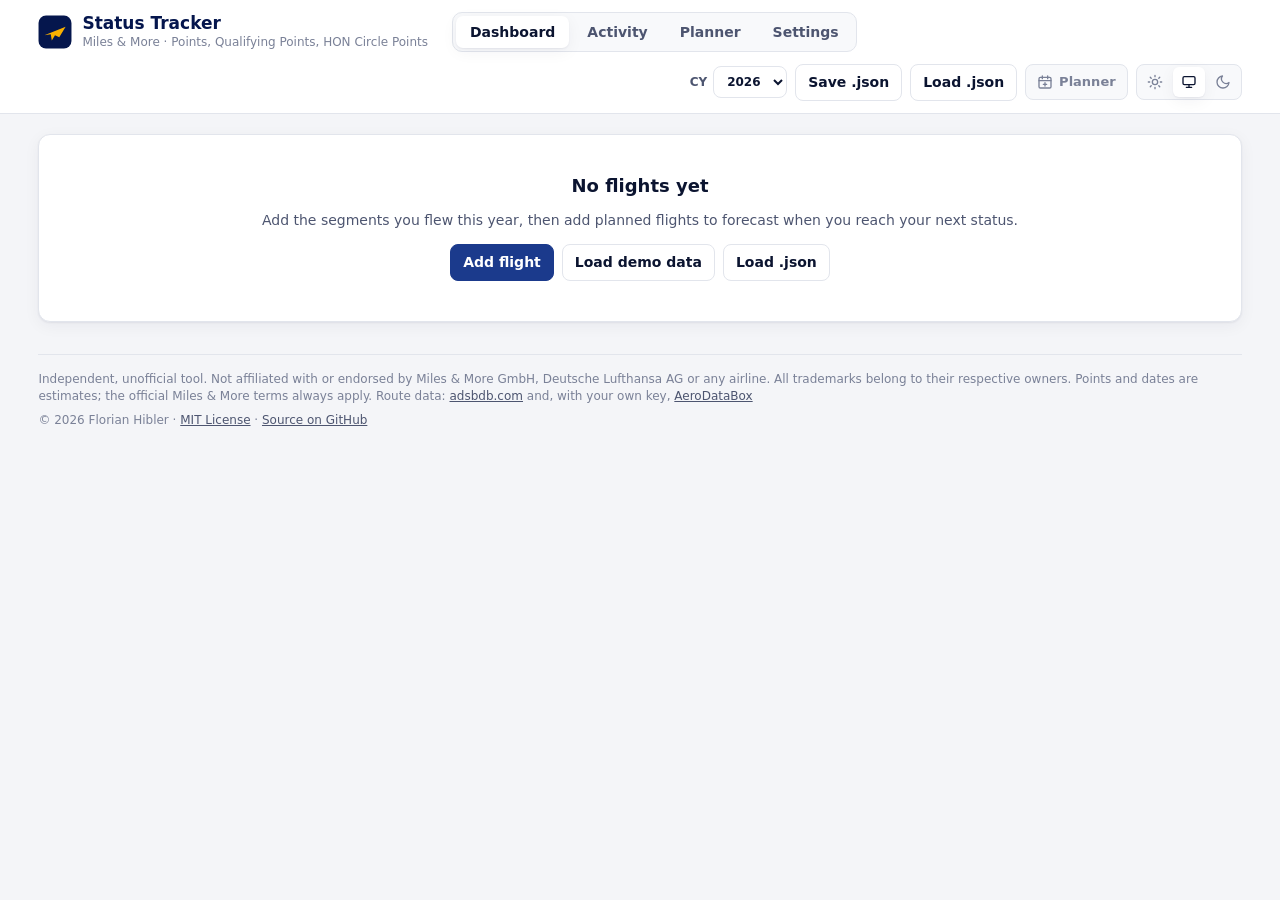
==== index.html @ 17e763ea "Add a Content-Security-Policy and a no-referrer policy - The page runs only its own scripts and styl" ====
<!doctype html>
<html lang="en">
<head>
  <meta charset="utf-8">
  <!-- Only the app's own scripts and styles run, and data goes only to the route APIs (MM.api; a test keeps the hosts
       in step). No inline scripts, style attributes or event handlers: markup built in js/ uses classes. -->
  <meta http-equiv="Content-Security-Policy" content="default-src 'none'; script-src 'self'; style-src 'self'; img-src 'self' data:;
    connect-src https://api.adsbdb.com https://api.aerodatabox.com https://prod.api.market https://aerodatabox.p.rapidapi.com;
    base-uri 'none'; form-action 'none'">
  <meta name="referrer" content="no-referrer">
  <meta name="viewport" content="width=device-width, initial-scale=1, viewport-fit=cover">
  <title>Miles &amp; More Status Tracker</title>
  <meta name="description" content="Track and plan your Miles & More status: Points, Qualifying Points and HON Circle Points per calendar year.">
  <link rel="icon" href="data:image/svg+xml,%3Csvg xmlns='http://www.w3.org/2000/svg' viewBox='0 0 32 32'%3E%3Crect width='32' height='32' rx='7' fill='%2305164d'/%3E%3Cpath d='M6 19l20-8-6 10-4-2-3 5-1-6z' fill='%23f9b000'/%3E%3C/svg%3E">
  <link rel="stylesheet" href="css/app.css">
  <script src="js/theme.js"></script>
</head>
<body>
  <header class="topbar">
    <div class="brand">
      <svg viewBox="0 0 32 32" aria-hidden="true"><rect class="logo-tile" x=".5" y=".5" width="31" height="31" rx="7"/><path class="logo-mark" d="M6 19l20-8-6 10-4-2-3 5-1-6z"/></svg>
      <div>
        <h1>Status Tracker</h1>
        <p>Miles &amp; More · Points, Qualifying Points, HON Circle Points</p>
      </div>
    </div>
    <nav class="tabs" role="tablist">
      <button role="tab" data-view="dashboard" aria-selected="true">Dashboard</button>
      <button role="tab" data-view="flights">Activity</button>
      <button role="tab" data-view="planner">Planner</button>
      <button role="tab" data-view="settings">Settings</button>
    </nav>
    <div class="toolbar">
      <label class="year-pick">CY <select id="yearSelect" aria-label="Calendar year"></select></label>
      <button class="btn" id="btnSave" title="Download all data as .json">Save .json</button>
      <label class="btn" title="Load a previously saved .json">Load .json<input type="file" id="fileLoad" accept=".json,application/json" hidden></label>
      <div class="theme-switch" id="planSwitch" hidden>
        <button type="button" id="btnWithPlanner" class="with-label" aria-pressed="false" title="Include the Planner's extra segments and CO₂ what-ifs in the dashboard">
          <svg viewBox="0 0 24 24" fill="none" stroke="currentColor" stroke-width="2" stroke-linecap="round" stroke-linejoin="round"><rect x="3" y="5" width="18" height="16" rx="2"/><path d="M3 10h18M8 3v4M16 3v4M12 13v5M9.5 15.5h5"/></svg>
          Planner
        </button>
      </div>
      <div class="theme-switch" role="group" aria-label="Color theme">
        <button type="button" data-theme-pref="light" title="Light mode" aria-label="Light mode">
          <svg viewBox="0 0 24 24" fill="none" stroke="currentColor" stroke-width="2" stroke-linecap="round"><circle cx="12" cy="12" r="4"/><path d="M12 2v2M12 20v2M4.9 4.9l1.4 1.4M17.7 17.7l1.4 1.4M2 12h2M20 12h2M4.9 19.1l1.4-1.4M17.7 6.3l1.4-1.4"/></svg>
        </button>
        <button type="button" data-theme-pref="system" title="Follow system setting" aria-label="System theme">
          <svg viewBox="0 0 24 24" fill="none" stroke="currentColor" stroke-width="2" stroke-linecap="round" stroke-linejoin="round"><rect x="3" y="4" width="18" height="12" rx="2"/><path d="M8 20h8M12 16v4"/></svg>
        </button>
        <button type="button" data-theme-pref="dark" title="Dark mode" aria-label="Dark mode">
          <svg viewBox="0 0 24 24" fill="none" stroke="currentColor" stroke-width="2" stroke-linecap="round" stroke-linejoin="round"><path d="M21 12.8A9 9 0 1 1 11.2 3a7 7 0 0 0 9.8 9.8z"/></svg>
        </button>
      </div>
    </div>
  </header>

  <main>
    <section id="view-dashboard" class="view"></section>
    <section id="view-flights" class="view" hidden></section>
    <section id="view-planner" class="view" hidden></section>
    <section id="view-settings" class="view" hidden></section>
  </main>

  <footer class="site-foot">
    <p>Independent, unofficial tool. Not affiliated with or endorsed by Miles &amp; More GmbH, Deutsche Lufthansa AG or any airline.
      All trademarks belong to their respective owners. Points and dates are estimates; the official Miles &amp; More terms always apply.
      Route data: <a href="https://www.adsbdb.com" target="_blank" rel="noopener">adsbdb.com</a> and, with your own key,
      <a href="https://aerodatabox.com/" target="_blank" rel="noopener">AeroDataBox</a></p>
    <p class="copy">© 2026 Florian Hibler · <a href="https://github.com/fhibler/mm-status-tracker/blob/main/LICENSE" target="_blank" rel="noopener">MIT License</a> ·
      <a href="https://github.com/fhibler/mm-status-tracker" target="_blank" rel="noopener">Source on GitHub</a></p>
  </footer>

  <dialog id="flightDialog">
    <form id="flightForm" method="dialog" novalidate>
      <header class="dlg-head">
        <h2 id="dlgTitle">Add flight</h2>
        <button type="button" class="icon-btn" data-close aria-label="Close">✕</button>
      </header>
      <div class="dlg-body">
        <div class="seg" role="radiogroup" aria-label="Type of segment">
          <label><input type="radio" name="transport" value="flight" checked><span>
            <svg viewBox="0 0 24 24" fill="none" stroke="currentColor" stroke-width="2" stroke-linecap="round" stroke-linejoin="round" aria-hidden="true"><path d="M17.8 19.2 16 11l3.5-3.5C21 6 21.5 4 21 3c-1-.5-3 0-4.5 1.5L13 8 4.8 6.2c-.5-.1-.9.1-1.1.5l-.3.5c-.2.5-.1 1 .3 1.3L9 12l-2 3H4l-1 1 3 2 2 3 1-1v-3l3-2 3.5 5.3c.3.4.8.5 1.3.3l.5-.2c.4-.3.6-.7.5-1.2z"/></svg>
            Flight</span></label>
          <label><input type="radio" name="transport" value="rail"><span>
            <svg viewBox="0 0 24 24" fill="none" stroke="currentColor" stroke-width="2" stroke-linecap="round" stroke-linejoin="round" aria-hidden="true"><rect x="5" y="3" width="14" height="14" rx="3"/><path d="M5 10h14M8 21l2-4M16 21l-2-4M9 13.5h.01M15 13.5h.01"/></svg>
            Train</span></label>
          <label><input type="radio" name="transport" value="bus"><span>
            <svg viewBox="0 0 24 24" fill="none" stroke="currentColor" stroke-width="2" stroke-linecap="round" stroke-linejoin="round" aria-hidden="true"><rect x="4" y="3" width="16" height="15" rx="2"/><path d="M4 11h16M8 18v3M16 18v3M8 15h.01M16 15h.01"/></svg>
            Bus</span></label>
        </div>
        <p class="hint" id="transportHint"></p>

        <div class="grid">
          <label><span class="label-row"><span><span data-noun>Flight</span> date</span> <span class="pill" id="dateStatus"></span></span>
            <span class="date-field">
              <input name="date" placeholder="YYYY/MM/DD" inputmode="numeric" maxlength="10" autocomplete="off" required>
              <button type="button" class="date-btn" id="btnDatePick" aria-label="Open calendar" title="Open calendar">
                <svg viewBox="0 0 24 24" fill="none" stroke="currentColor" stroke-width="2" stroke-linecap="round" stroke-linejoin="round"><rect x="3" y="5" width="18" height="16" rx="2"/><path d="M3 10h18M8 3v4M16 3v4"/></svg>
              </button>
              <input type="date" id="datePicker" class="date-native" tabindex="-1" aria-hidden="true">
            </span>
          </label>
          <label><span><span data-noun>Flight</span> number</span><input name="flightNo" placeholder="LH400" autocomplete="off" required></label>
          <label>Booking code<input name="bookingCode" placeholder="ABC123" maxlength="8" autocomplete="off"></label>
          <label>Airline<input name="airlineName" readonly tabindex="-1" placeholder="from the number"></label>
          <label data-for="flight">Operated by <small class="muted">(codeshare only)</small><input name="operatingFlightNo" placeholder="e.g. UA679" autocomplete="off"></label>
        </div>

        <fieldset class="route-box">
          <legend>Route</legend>
          <div class="route-line">
            <label>From<input name="origin" maxlength="3" placeholder="FRA" autocomplete="off"></label>
            <span class="arrow">→</span>
            <label>To<input name="destination" maxlength="3" placeholder="JFK" autocomplete="off"></label>
            <button type="button" class="btn" id="btnLookup" data-for="flight">Look up route</button>
          </div>
          <p class="hint" id="routeInfo"></p>
        </fieldset>

        <div class="grid" data-for="flight rail">
          <label><span data-class-label>Booked class</span><select name="bookedClass"></select></label>
          <label data-for="flight">Upgrade class<select name="upgradeClass"></select></label>
          <label data-for="flight">Upgrade type<select name="upgradeType"></select></label>
        </div>

        <fieldset data-for="flight rail">
          <legend>Earning basis <small class="muted">– leave on Auto unless your statement differs</small></legend>
          <div class="grid">
            <label data-for="flight">Cabin
              <select name="earnClassOverride"></select>
            </label>
            <label data-for="flight">Haul
              <select name="haulOverride">
                <option value="auto">Auto (from airports)</option>
                <option value="continental">Continental (short-haul)</option>
                <option value="intercontinental">Intercontinental (long-haul)</option>
              </select>
            </label>
            <label>Earning
              <select name="earningGroup">
                <option value="auto">Auto (operating airline)</option>
                <option value="LHG">Lufthansa Group – P, QP, HON</option>
                <option value="STAR">Star Alliance – Points only</option>
                <option value="NONE">No status credit (e.g. award ticket, special fare)</option>
              </select>
            </label>
          </div>
        </fieldset>

        <div class="grid">
          <label><span id="fareLabel">Fare</span><input name="fare" inputmode="decimal" autocomplete="off">
            <small class="field-hint" id="fareHint"></small></label>
          <label data-for="flight">Upgrade cost<input name="upgradeCost" inputmode="decimal" autocomplete="off">
            <small class="field-hint">per segment</small></label>
        </div>
        <div class="grid" data-for="flight">
          <label>CO₂ compensation
            <select name="co2Level"></select>
          </label>
          <label data-co2-only>CO₂ compensation cost<input name="co2Cost" inputmode="decimal" autocomplete="off">
            <small class="field-hint" id="co2Hint"></small></label>
        </div>
        <div class="grid">
          <label>Notes<input name="notes" autocomplete="off"></label>
          <label class="check" data-plan-only><input type="checkbox" name="includeInPlan"> Include in forecast</label>
        </div>

        <div class="earn-preview" id="earnPreview" aria-live="polite"></div>
      </div>
      <footer class="dlg-foot">
        <button type="button" class="btn danger" id="btnDelete">Delete</button>
        <span class="spacer"></span>
        <button type="button" class="btn" data-close>Cancel</button>
        <button type="submit" class="btn primary" id="btnSaveFlight">Save flight</button>
      </footer>
    </form>
  </dialog>

  <dialog id="adjDialog">
    <form id="adjForm" method="dialog" novalidate>
      <header class="dlg-head">
        <h2 id="adjTitle">Add point correction</h2>
        <button type="button" class="icon-btn" data-close aria-label="Close">✕</button>
      </header>
      <div class="dlg-body">
        <p class="hint m0">Enter the difference shown on your Miles &amp; More account statement – e.g. a retro credit, a
          missing segment or a deduction. Use negative values to reduce.<br>
          <b>Retro credits count in the year of the flight</b>, so use the flight date, not the date it was credited.</p>
        <div class="grid">
          <label>Date
            <span class="date-field">
              <input name="date" placeholder="YYYY/MM/DD" inputmode="numeric" maxlength="10" autocomplete="off" required>
              <button type="button" class="date-btn" id="btnAdjDatePick" aria-label="Open calendar" title="Open calendar">
                <svg viewBox="0 0 24 24" fill="none" stroke="currentColor" stroke-width="2" stroke-linecap="round" stroke-linejoin="round"><rect x="3" y="5" width="18" height="16" rx="2"/><path d="M3 10h18M8 3v4M16 3v4"/></svg>
              </button>
              <input type="date" id="adjDatePicker" class="date-native" tabindex="-1" aria-hidden="true">
            </span>
          </label>
          <label>Points<input type="number" name="p" step="1" inputmode="numeric" placeholder="0"></label>
          <label>Qualifying Points<input type="number" name="qp" step="1" inputmode="numeric" placeholder="0"></label>
          <label>HON Circle Points<input type="number" name="hon" step="1" inputmode="numeric" placeholder="0"></label>
        </div>
        <label>Remark<input name="remark" placeholder="e.g. Statement 03/2026: retro credit LX325" autocomplete="off" required></label>
      </div>
      <footer class="dlg-foot">
        <button type="button" class="btn danger" id="btnAdjDelete">Delete</button>
        <span class="spacer"></span>
        <button type="button" class="btn" data-close>Cancel</button>
        <button type="submit" class="btn primary">Save correction</button>
      </footer>
    </form>
  </dialog>

  <dialog id="stayDialog">
    <form id="stayForm" method="dialog" novalidate>
      <header class="dlg-head">
        <h2 id="stayTitle">Add Marriott Bonvoy stay</h2>
        <button type="button" class="icon-btn" data-close aria-label="Close">✕</button>
      </header>
      <div class="dlg-body">
        <p class="hint m0" id="stayHint"></p>
        <div class="grid">
          <label>Check-out date
            <span class="date-field">
              <input name="date" placeholder="YYYY/MM/DD" inputmode="numeric" maxlength="10" autocomplete="off" required>
              <button type="button" class="date-btn" id="btnStayDatePick" aria-label="Open calendar" title="Open calendar">
                <svg viewBox="0 0 24 24" fill="none" stroke="currentColor" stroke-width="2" stroke-linecap="round" stroke-linejoin="round"><rect x="3" y="5" width="18" height="16" rx="2"/><path d="M3 10h18M8 3v4M16 3v4"/></svg>
              </button>
              <input type="date" id="stayDatePicker" class="date-native" tabindex="-1" aria-hidden="true">
            </span>
          </label>
          <label>Hotel<input name="hotel" placeholder="e.g. Sheraton Munich" autocomplete="off"></label>
          <label>Nights<input type="number" name="nights" min="1" step="1" inputmode="numeric"></label>
        </div>
        <label>Remark<input name="remark" placeholder="optional" autocomplete="off"></label>
      </div>
      <footer class="dlg-foot">
        <button type="button" class="btn danger" id="btnStayDelete">Delete</button>
        <span class="spacer"></span>
        <button type="button" class="btn" data-close>Cancel</button>
        <button type="submit" class="btn primary">Save stay</button>
      </footer>
    </form>
  </dialog>

  <dialog id="askDialog">
    <form method="dialog">
      <header class="dlg-head">
        <h2 id="askTitle"></h2>
        <button type="button" class="icon-btn" data-close aria-label="Close">✕</button>
      </header>
      <div class="dlg-body"><p id="askText"></p></div>
      <footer class="dlg-foot">
        <span class="spacer"></span>
        <button type="button" class="btn" data-close>Cancel</button>
        <button type="submit" class="btn primary" value="ok" id="askOk">Continue</button>
      </footer>
    </form>
  </dialog>

  <div class="tooltip" id="tooltip" role="status" hidden></div>
  <div class="toast" id="toast" role="status" hidden></div>

  <script src="js/data.js"></script>
  <script src="js/airports.js"></script>
  <script src="js/engine.js"></script>
  <script src="js/api.js"></script>
  <script src="js/store.js"></script>
  <script src="js/charts.js"></script>
  <script src="js/app.js"></script>
</body>
</html>
---- css/app.css ----
:root {
  color-scheme: light;
  --bg: #f4f5f8;
  --surface: #ffffff;
  --surface-2: #f8f9fb;
  --border: #e2e5ec;
  --ink: #0b1430;
  --ink-2: #4d5570;
  --ink-3: #7a8197;
  --brand: #05164d;
  --accent: #f9b000;
  --primary: #1b3a8c;
  --danger: #c0392b;
  --grid: #e8eaf0;
  --s-p: #2a78d6;      /* Points */
  --s-qp: #eb6834;     /* Qualifying Points */
  --s-hon: #1baf7a;    /* HON Circle Points */
  --c-flight: #2a78d6;
  --c-upgrade: #6250d6;
  --c-co2: #1baf7a;
  --st-FTL: #8a93a6;
  --st-SEN: #c99a00;
  --st-HON: #111827;
  --planned-bg: #fff8e6;
  --on-primary: #ffffff;
  --cls-Y: #536d4c;   /* Economy – muted green (Lufthansa app) */
  --cls-W: #2f5a3c;   /* Premium Economy – dark green (Lufthansa app, estimated) */
  --cls-C: #4b606b;   /* Business – slate blue-grey (Lufthansa app) */
  --cls-F: #9a4f4d;   /* First – muted red (Lufthansa app) */
  --logo-bg: #05164d;
  --logo-ring: transparent;
  --logo-fg: #f9b000;
  --radius: 12px;
  --shadow: 0 1px 2px rgba(10, 20, 50, .06), 0 4px 16px rgba(10, 20, 50, .05);
}
/* Dark palette. data-theme is always resolved to "light" or "dark" by the inline script in index.html (System follows the OS). */
:root[data-theme="dark"] {
  color-scheme: dark;
  --bg: #0e1220;
  --surface: #161b2c;
  --surface-2: #1c2236;
  --border: #2a3149;
  --ink: #eef0f6;
  --ink-2: #b8bdcf;
  --ink-3: #8a90a6;
  --brand: #eef0f6;
  --primary: #7aa2ff;
  --danger: #ff7b6b;
  --grid: #252c42;
  --s-p: #3987e5;
  --s-qp: #d95926;
  --s-hon: #199e70;
  --c-flight: #3987e5;
  --c-upgrade: #9085e9;
  --c-co2: #199e70;
  --st-FTL: #a7afc2;
  --st-SEN: #e0b52a;
  --st-HON: #f4f4f4;
  --planned-bg: #2a2614;
  --on-primary: #0e1220;
  --logo-bg: #1b3a8c;
  --logo-ring: rgba(255, 255, 255, .18);
  --logo-fg: #f9b000;
  --shadow: none;
}

* { box-sizing: border-box; }
html, body { margin: 0; }
body {
  font: 14px/1.45 system-ui, -apple-system, "Segoe UI", Roboto, sans-serif;
  background: var(--bg);
  color: var(--ink);
  padding: env(safe-area-inset-top, 0) 0 env(safe-area-inset-bottom, 0);
}
[hidden] { display: none !important; }
h1, h2, h3 { margin: 0; line-height: 1.2; }
.num { font-variant-numeric: tabular-nums; text-align: right; white-space: nowrap; }

/* ---------- top bar ---------- */
.topbar {
  position: sticky; top: 0; z-index: 20;
  display: flex; flex-wrap: wrap; align-items: center; gap: 12px 24px;
  padding: 12px max(16px, 3vw);
  background: var(--surface); border-bottom: 1px solid var(--border);
}
.brand { display: flex; align-items: center; gap: 10px; color: var(--brand); }
.brand svg { width: 34px; height: 34px; flex: none; }
.brand .logo-tile { fill: var(--logo-bg); stroke: var(--logo-ring); stroke-width: 1; }
.brand .logo-mark { fill: var(--logo-fg); }
.brand h1 { font-size: 17px; }
.brand p { margin: 0; font-size: 12px; color: var(--ink-3); }
.tabs { display: flex; gap: 4px; background: var(--surface-2); border: 1px solid var(--border); border-radius: 10px; padding: 3px; }
.tabs button {
  border: 0; background: none; color: var(--ink-2); font: inherit; font-weight: 600;
  padding: 6px 14px; border-radius: 7px; cursor: pointer;
}
.tabs button[aria-selected="true"] { background: var(--surface); color: var(--ink); box-shadow: var(--shadow); }
.toolbar { margin-left: auto; display: flex; flex-wrap: wrap; align-items: center; gap: 8px; }
.year-pick { display: inline-flex; align-items: center; gap: 6px; font-weight: 600; color: var(--ink-2); }

/* ---------- controls ---------- */
.btn {
  display: inline-flex; align-items: center; gap: 6px;
  font: inherit; font-weight: 600; color: var(--ink);
  background: var(--surface); border: 1px solid var(--border); border-radius: 8px;
  padding: 7px 12px; cursor: pointer; white-space: nowrap;
}
.btn:hover { border-color: var(--ink-3); }
.btn.primary { background: var(--primary); border-color: var(--primary); color: var(--on-primary); }
.btn.small { padding: 4px 9px; font-size: 13px; }
.icon-btn { border: 0; background: none; color: var(--ink-3); font-size: 18px; cursor: pointer; padding: 4px 8px; border-radius: 6px; }
.icon-btn:hover { background: var(--surface-2); color: var(--ink); }
.icon-btn[data-armed="1"] { font-size: 13px; font-weight: 600; color: var(--danger); white-space: nowrap; }
input, select {
  font: inherit; color: var(--ink); background: var(--surface);
  border: 1px solid var(--border); border-radius: 8px; padding: 7px 9px; min-width: 0;
}
input:focus, select:focus, .btn:focus-visible, .tabs button:focus-visible { outline: 2px solid var(--primary); outline-offset: 1px; }
input[readonly] { background: var(--surface-2); color: var(--ink-2); }
label { display: flex; flex-direction: column; gap: 4px; font-size: 12px; font-weight: 600; color: var(--ink-2); }
label.check { flex-direction: row; align-items: center; gap: 8px; font-size: 13px; color: var(--ink); align-self: end; padding-bottom: 8px; }
.hint { font-size: 12px; color: var(--ink-3); margin: 6px 0 0; }

/* ---------- layout ---------- */
main { padding: 20px max(16px, 3vw) 32px; max-width: 1500px; margin: 0 auto; }
.view > * + * { margin-top: 18px; }
.card { background: var(--surface); border: 1px solid var(--border); border-radius: var(--radius); box-shadow: var(--shadow); padding: 16px 18px; }
.card.warn-card { border-color: var(--danger); }
.card h2 { font-size: 15px; }
.card-head { display: flex; flex-wrap: wrap; align-items: baseline; gap: 6px 14px; margin-bottom: 10px; }
.card-head .sub { color: var(--ink-3); font-size: 12px; }
.card-head .right { margin-left: auto; display: flex; gap: 8px; align-items: center; flex-wrap: wrap; }
.cols { display: grid; gap: 18px; grid-template-columns: repeat(auto-fit, minmax(min(100%, 420px), 1fr)); }
.cols-3 { display: grid; gap: 18px; grid-template-columns: repeat(auto-fit, minmax(min(100%, 300px), 1fr)); }
.empty { text-align: center; padding: 40px 16px; color: var(--ink-2); }
.empty h2 { font-size: 18px; color: var(--ink); margin-bottom: 6px; }
.empty .btns { display: flex; gap: 8px; justify-content: center; margin-top: 14px; flex-wrap: wrap; }

/* ---------- KPI tiles ---------- */
.kpis { display: grid; gap: 14px; grid-template-columns: repeat(auto-fit, minmax(min(100%, 200px), 1fr)); }
.kpi { padding: 14px 16px; }
.kpi .label { font-size: 12px; font-weight: 600; color: var(--ink-3); text-transform: uppercase; letter-spacing: .04em; }
.kpi .value { font-size: 26px; font-weight: 700; margin-top: 4px; font-variant-numeric: tabular-nums; }
.kpi .meta { font-size: 12px; color: var(--ink-2); margin-top: 2px; }

.badge { white-space: nowrap;
  display: inline-flex; align-items: center; gap: 6px;
  font-size: 12px; font-weight: 700; padding: 2px 9px; border-radius: 999px;
  border: 1px solid var(--border); background: var(--surface-2); color: var(--ink);
}
.badge::before { content: ""; width: 8px; height: 8px; border-radius: 50%; background: var(--dot, var(--ink-3)); }
.badge.FTL { --dot: var(--st-FTL); }
.badge.SEN { --dot: var(--st-SEN); }
.badge.HON { --dot: var(--st-HON); }
.badge.NONE { --dot: transparent; }
.badge.NONE::before { border: 1px solid var(--ink-3); }
.pill { font-size: 11px; font-weight: 700; padding: 1px 7px; border-radius: 999px; background: var(--surface-2); border: 1px solid var(--border); color: var(--ink-2); white-space: nowrap; }
.pill.planned { background: var(--planned-bg); border-color: color-mix(in srgb, var(--accent) 50%, var(--border)); color: var(--ink); }
.pill.warn { color: var(--danger); }

/* ---------- status progress ---------- */
.progress-list { display: grid; gap: 16px; }
.prog-row { display: grid; gap: 6px; }
.prog-top { display: flex; flex-wrap: wrap; gap: 4px 12px; align-items: baseline; }
.prog-top .name { font-weight: 700; }
.prog-top .vals { color: var(--ink-2); font-size: 12px; margin-left: auto; font-variant-numeric: tabular-nums; }
.bar { position: relative; height: 12px; background: var(--grid); border-radius: 6px; overflow: hidden; }
.bar .fc, .bar .ac { position: absolute; inset: 0 auto 0 0; border-radius: 6px; }
.bar .fc { background: repeating-linear-gradient(135deg, var(--c) 0 4px, transparent 4px 8px); opacity: .55; }
.bar .ac { background: var(--c); }
.prog-sub { font-size: 12px; color: var(--ink-3); }

/* ---------- charts ---------- */
.chart { position: relative; width: 100%; }
.chart svg { display: block; width: 100%; height: auto; overflow: visible; }
.chart text { font: 11px system-ui, sans-serif; fill: var(--ink-3); }
.chart .lbl { fill: var(--ink-2); font-weight: 600; }
.chart .gridline { stroke: var(--grid); stroke-width: 1; }
.chart .axis { stroke: var(--border); }
.chart .thr { stroke: var(--ink-3); stroke-dasharray: 4 4; stroke-width: 1; }
.chart .today { stroke: var(--accent); stroke-width: 1.5; }
.chart .cross { stroke: var(--ink-3); stroke-width: 1; }
/* colour of a marker (legend, tooltip, Points tile, progress bar): --c, by class, since the Content-Security-Policy blocks style attributes */
.c-p { --c: var(--s-p); }
.c-qp { --c: var(--s-qp); }
.c-hon { --c: var(--s-hon); }
.c-today { --c: var(--accent); }
.c-flight { --c: var(--c-flight); }
.c-upgrade { --c: var(--c-upgrade); }
.c-co2 { --c: var(--c-co2); }
.legend { display: flex; flex-wrap: wrap; gap: 6px 16px; font-size: 12px; color: var(--ink-2); margin-top: 8px; }
.legend span { display: inline-flex; align-items: center; gap: 6px; }
.legend i { width: 14px; height: 3px; border-radius: 2px; background: var(--c); display: inline-block; }
.legend i.sq { width: 10px; height: 10px; border-radius: 3px; }
.legend i.dash { background: repeating-linear-gradient(90deg, var(--c) 0 4px, transparent 4px 7px); }
.tooltip {
  position: fixed; z-index: 50; pointer-events: none;
  background: var(--surface); color: var(--ink); border: 1px solid var(--border); border-radius: 8px;
  box-shadow: 0 6px 24px rgba(0,0,0,.15); padding: 8px 10px; font-size: 12px; max-width: 280px;
}
.tooltip b { display: block; margin-bottom: 4px; }
.tooltip .row { display: flex; gap: 12px; justify-content: space-between; }
.tooltip .row i { display: inline-block; width: 8px; height: 8px; border-radius: 2px; background: var(--c); margin-right: 6px; }

/* ---------- tables ---------- */
.table-wrap { overflow-x: auto; margin: 0 -18px; padding: 0 18px; }
table { width: 100%; border-collapse: collapse; font-size: 13px; }
th, td { white-space: nowrap; padding: 8px 7px; border-bottom: 1px solid var(--border); text-align: left; vertical-align: middle; }
th { font-size: 11px; text-transform: uppercase; letter-spacing: .04em; color: var(--ink-3); font-weight: 700; white-space: nowrap; position: sticky; top: 0; background: var(--surface); }
tbody tr:hover { background: var(--surface-2); }
tbody tr.planned { background: var(--planned-bg); }
tbody tr.excluded { opacity: .5; }
tbody tr { cursor: pointer; }
tbody tr.static { cursor: default; }   /* rows that open nothing */
tr.current { font-weight: 600; }
tfoot td { font-weight: 700; border-bottom: 0; border-top: 2px solid var(--border); }
td .route { font-weight: 700; letter-spacing: .02em; white-space: nowrap; }
td .muted, .muted { color: var(--ink-3); font-size: 12px; }
th.fold, td.fold { width: 22px; padding-left: 2px; padding-right: 0; }
.fold-btn { width: 22px; height: 22px; border: 0; border-radius: 5px; background: none; color: var(--ink-3); cursor: pointer; font-size: 12px; line-height: 1; transition: transform .15s; }
.fold-btn:hover { background: var(--surface-2); color: var(--ink); }
.fold-btn[aria-expanded="true"] { transform: rotate(90deg); }
tbody tr.detail-row { cursor: default; }
tbody tr.detail-row:hover { background: inherit; }
tbody tr.detail-row.planned:hover { background: var(--planned-bg); }
tr:has(+ tr.detail-row:not([hidden])) td { border-bottom-color: transparent; }
.detail { display: flex; align-items: flex-start; gap: 12px; }
.detail .times { flex: 1; }
.refresh-btn { flex: none; }
.refresh-btn:disabled { opacity: .5; cursor: not-allowed; }
.times { display: grid; gap: 3px; padding: 0 0 4px; white-space: normal; }
.times .k { display: inline-block; min-width: 72px; color: var(--ink-3); font-size: 11px; font-weight: 700; text-transform: uppercase; letter-spacing: .04em; }
.leg-choice { display: inline-flex; align-items: center; gap: 6px; font-weight: 600; margin-top: 4px; }
.leg-choice select { width: auto; padding: 3px 6px; font-size: 13px; }
.sep-row td { background: var(--surface-2); font-size: 11px; font-weight: 700; color: var(--ink-3); text-transform: uppercase; letter-spacing: .05em; padding: 6px 8px; cursor: default; }

/* ---------- dialog ---------- */
dialog {
  width: min(760px, calc(100vw - 24px)); max-height: calc(100vh - 24px);
  padding: 0; border: 1px solid var(--border); border-radius: 14px;
  background: var(--surface); color: var(--ink); box-shadow: 0 20px 60px rgba(0,0,0,.25);
}
dialog::backdrop { background: rgba(5, 12, 35, .45); }
dialog form { display: flex; flex-direction: column; max-height: calc(100vh - 26px); }
.dlg-head, .dlg-foot { display: flex; align-items: center; gap: 8px; padding: 14px 18px; }
.dlg-head { border-bottom: 1px solid var(--border); }
.dlg-head h2 { font-size: 16px; flex: 1; }
.dlg-foot { border-top: 1px solid var(--border); }
.dlg-foot .spacer { flex: 1; }
.dlg-body { padding: 16px 18px; overflow-y: auto; display: grid; gap: 14px; }
.grid { display: grid; gap: 12px; grid-template-columns: repeat(auto-fit, minmax(min(100%, 160px), 1fr)); }
fieldset { border: 1px solid var(--border); border-radius: 10px; padding: 10px 12px 12px; margin: 0; display: grid; gap: 10px; }
legend { font-size: 12px; font-weight: 700; color: var(--ink-2); padding: 0 4px; }
.route-line { display: flex; flex-wrap: wrap; align-items: end; gap: 10px; }
.route-line label { width: 90px; }
.route-line input { text-transform: uppercase; font-weight: 700; letter-spacing: .05em; }
.route-line .arrow { padding-bottom: 8px; color: var(--ink-3); }
.earn-preview { display: flex; flex-wrap: wrap; gap: 8px 18px; background: var(--surface-2); border: 1px solid var(--border); border-radius: 10px; padding: 10px 12px; font-size: 13px; }
.earn-preview b { font-variant-numeric: tabular-nums; }
.earn-preview b.big { font-size: 20px; }
.earn-preview .k { color: var(--ink-3); font-size: 12px; }

/* ---------- settings ---------- */
.settings-grid { display: grid; gap: 18px; grid-template-columns: repeat(auto-fit, minmax(min(100%, 380px), 1fr)); }
.settings-grid table input { width: 90px; text-align: right; }

.toast {
  position: fixed; bottom: calc(20px + env(safe-area-inset-bottom, 0px)); left: 50%; transform: translateX(-50%); z-index: 60;
  background: var(--ink); color: var(--surface); padding: 10px 16px; border-radius: 10px; font-weight: 600; box-shadow: 0 8px 30px rgba(0,0,0,.25);
  max-width: min(640px, calc(100vw - 32px));
}
.toast-close { margin-left: 12px; background: none; border: 0; color: inherit; font: inherit; cursor: pointer; opacity: .75; }
.toast-close:hover { opacity: 1; }

@media (max-width: 720px) {
  .toolbar { margin-left: 0; width: 100%; }
  .kpi .value { font-size: 22px; }
}
.year-pick, label.btn { flex-direction: row; }
label.btn { font-size: 14px; color: var(--ink); }

/* ---------- theme switch ---------- */
.theme-switch { display: inline-flex; gap: 2px; background: var(--surface-2); border: 1px solid var(--border); border-radius: 8px; padding: 2px; }
.theme-switch button {
  display: inline-flex; align-items: center; justify-content: center;
  width: 32px; height: 30px; border: 0; border-radius: 6px; background: none; color: var(--ink-3); cursor: pointer;
}
.theme-switch[hidden] { display: none; }
.theme-switch button.with-label { width: auto; gap: 6px; padding: 0 9px; font: inherit; font-size: 13px; font-weight: 600; }
.theme-switch button svg { width: 16px; height: 16px; }
.theme-switch button:hover { color: var(--ink); }
.theme-switch button[aria-pressed="true"] { background: var(--surface); color: var(--ink); box-shadow: var(--shadow); }
.theme-switch button.with-label[aria-pressed="true"] { background: var(--primary); color: var(--on-primary); }
.theme-switch button:focus-visible { outline: 2px solid var(--primary); outline-offset: 1px; }

/* ---------- footer ---------- */
.site-foot { max-width: 1500px; margin: 0 auto; padding: 0 max(16px, 3vw) 32px; }
.site-foot p { margin: 0; padding-top: 16px; border-top: 1px solid var(--border); font-size: 12px; color: var(--ink-3); }
.site-foot p.copy { padding-top: 6px; border-top: 0; }
.site-foot a { color: var(--ink-2); }

/* ---------- date field (YYYY/MM/DD text + native calendar) ---------- */
.label-row { display: flex; align-items: center; justify-content: space-between; gap: 8px; }
.date-field { position: relative; display: flex; }
.date-field input[name="date"] { flex: 1; padding-right: 40px; font-variant-numeric: tabular-nums; }
.date-btn {
  position: absolute; right: 4px; top: 50%; transform: translateY(-50%);
  display: inline-flex; align-items: center; justify-content: center;
  width: 30px; height: 28px; border: 0; border-radius: 6px; background: none; color: var(--ink-3); cursor: pointer;
}
.date-btn:hover { color: var(--ink); background: var(--surface-2); }
.date-btn:focus-visible { outline: 2px solid var(--primary); }
.date-btn svg { width: 16px; height: 16px; }
.date-native { position: absolute; right: 0; bottom: 0; width: 1px; height: 1px; opacity: 0; pointer-events: none; border: 0; padding: 0; }

/* ---------- Points / QP / HON tile: three columns that scale with the tile width ---------- */
.kpi { container-type: inline-size; }
.kpi-trio { display: grid; grid-template-columns: repeat(3, minmax(0, 1fr)); gap: 4px 10px; margin-top: 6px; }
.kpi-trio > div { display: flex; flex-direction: column; min-width: 0; }
.kpi-trio .k { display: inline-flex; align-items: center; gap: 5px; font-size: 11px; font-weight: 600; color: var(--ink-3); white-space: nowrap; }
.kpi-trio .k i { width: 8px; height: 8px; border-radius: 2px; background: var(--c); flex: none; }
.kpi-trio b { font-size: clamp(15px, 8.5cqi, 24px); font-weight: 700; line-height: 1.25; font-variant-numeric: tabular-nums; white-space: nowrap; }
.kpi .value.fit { white-space: nowrap; overflow: hidden; }
.kpi .meta .nw { white-space: nowrap; }
/* cost per Point / QP / HON, under the points in the Points card and the history table */
.cpu { font-size: 11px; font-weight: 400; color: var(--ink-3); font-variant-numeric: tabular-nums; white-space: nowrap; }
.kpi-trio .cpu { white-space: normal; margin-top: 2px; }   /* a narrow column puts the unit on its own line */
.cpu .nw { white-space: nowrap; }
.kpi-trio .fc { font-size: 12px; color: var(--ink-2); font-variant-numeric: tabular-nums; white-space: nowrap; }

/* ---------- cabin class tags, as in the Lufthansa app (solid colour, white text) ---------- */
.cls-badge {
  display: inline-block; white-space: nowrap;
  font-size: 12px; font-weight: 500; letter-spacing: .01em; line-height: 1.5;
  padding: 1px 7px; border-radius: 2px;
  color: #fff; background: var(--c);
}
.cls-Y { --c: var(--cls-Y); }
.cls-W { --c: var(--cls-W); }
.cls-C { --c: var(--cls-C); }
.cls-F { --c: var(--cls-F); }
:root[data-theme="dark"] .cls-badge { box-shadow: inset 0 0 0 1px rgba(255, 255, 255, .16); }

/* ---------- horizontal scroll hint for wide tables ---------- */
.table-scroll { position: relative; margin: 0 -18px; }
.table-scroll > .table-wrap { margin: 0; }
.table-scroll::before, .table-scroll::after {
  content: ""; position: absolute; top: 0; bottom: 0; width: 32px; z-index: 2;
  pointer-events: none; opacity: 0; transition: opacity .15s;
}
.table-scroll::before { left: 0; background: linear-gradient(to right, var(--surface) 20%, transparent); }
.table-scroll::after { right: 0; background: linear-gradient(to left, var(--surface) 20%, transparent); }
.table-scroll.more-left::before, .table-scroll.more-right::after { opacity: 1; }

/* Segment type switch (Flight / Train / Bus) at the top of the flight dialog */
.seg { display: grid; grid-template-columns: repeat(3, 1fr); gap: 2px; background: var(--surface-2); border: 1px solid var(--border); border-radius: 10px; padding: 3px; }
.seg label { display: block; font-size: 14px; color: var(--ink-2); }
.seg input { position: absolute; opacity: 0; pointer-events: none; }
.seg span { display: flex; align-items: center; justify-content: center; gap: 8px; padding: 7px 10px; border-radius: 7px; cursor: pointer; font-weight: 600; }
.seg svg { width: 17px; height: 17px; flex: none; }
.seg span:hover { color: var(--ink); }
.seg input:checked + span { background: var(--surface); color: var(--ink); box-shadow: var(--shadow); }
.seg input:focus-visible + span { outline: 2px solid var(--primary); outline-offset: 1px; }
.field-hint { font-weight: 400; color: var(--ink-3); font-size: 11.5px; min-height: 1em; }

/* Planner */
.num-input { width: 96px; text-align: right; }
.num-input.narrow { width: 64px; }
td select { padding: 5px 7px; }
.btn-row { display: flex; flex-wrap: wrap; gap: 8px; margin-top: 12px; }
.plan-targets { display: grid; gap: 10px; grid-template-columns: repeat(auto-fit, minmax(min(100%, 220px), 1fr)); margin-bottom: 12px; }
.plan-target { display: flex; align-items: center; gap: 10px; padding: 10px 12px; border: 1px solid var(--border); border-radius: 10px; background: var(--surface-2); font-size: 13px; color: var(--ink-2); }
.plan-target.ok { border-color: color-mix(in srgb, var(--s-hon) 55%, var(--border)); color: var(--ink); }
#transportHint { margin-top: -6px; }
#askText { margin: 0; max-width: 460px; }

/* Small helpers for markup built in app.js (the Content-Security-Policy blocks style attributes); last, so they win */
.m0 { margin: 0; }
.mt { margin-top: 12px; }
.wrap { white-space: normal; }
.invisible { visibility: hidden; }
.danger { color: var(--danger); }
.good { color: var(--s-hon); }
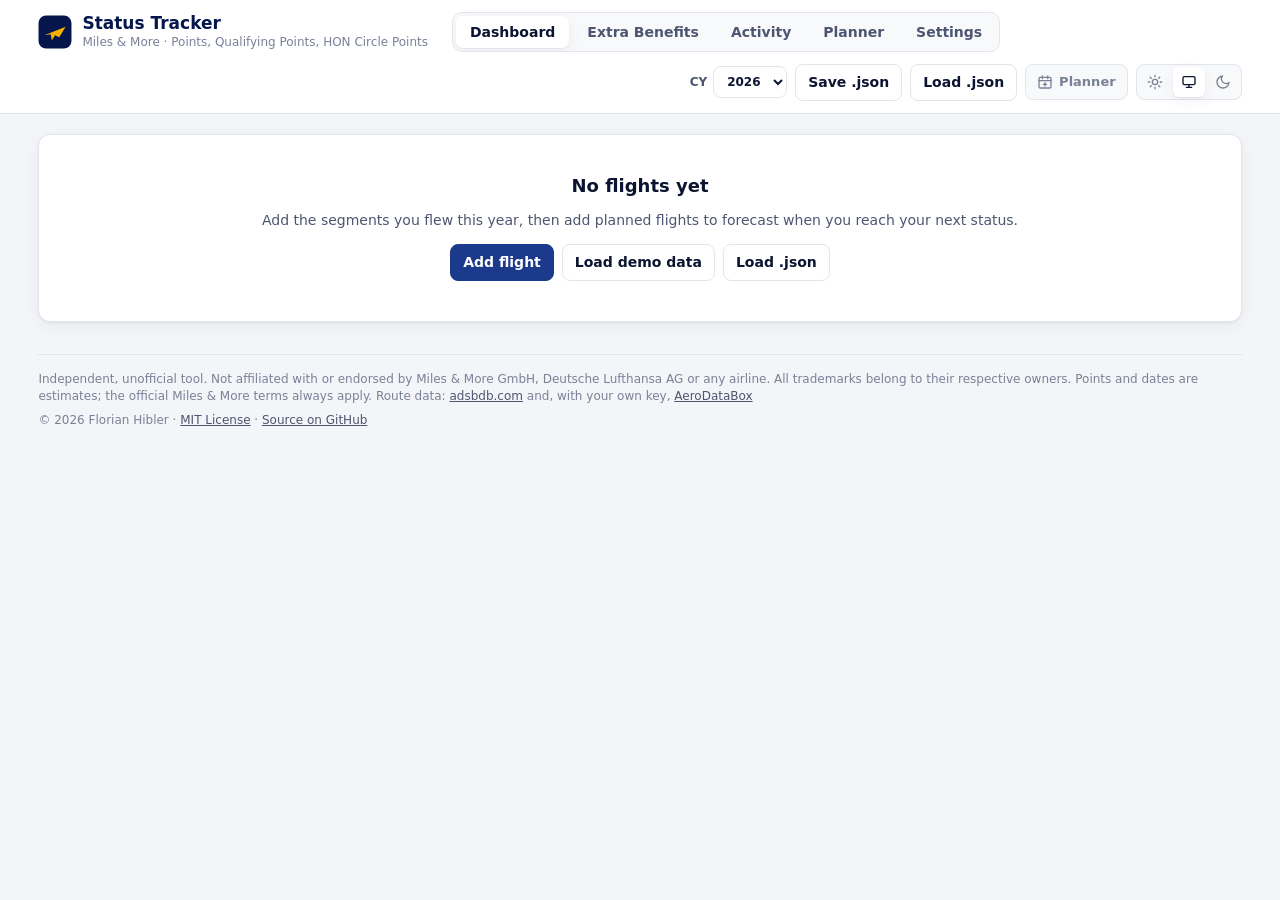
==== commit 8b97fd5c: "Add read-only Extra Benefits tab and coding guidelines Shows each status's Extra Benefits milestones" ====
--- a/index.html
+++ b/index.html
@@ -26,6 +26,7 @@
     </div>
     <nav class="tabs" role="tablist">
       <button role="tab" data-view="dashboard" aria-selected="true">Dashboard</button>
+      <button role="tab" data-view="benefits">Extra Benefits</button>
       <button role="tab" data-view="flights">Activity</button>
       <button role="tab" data-view="planner">Planner</button>
       <button role="tab" data-view="settings">Settings</button>
@@ -35,7 +36,7 @@
       <button class="btn" id="btnSave" title="Download all data as .json">Save .json</button>
       <label class="btn" title="Load a previously saved .json">Load .json<input type="file" id="fileLoad" accept=".json,application/json" hidden></label>
       <div class="theme-switch" id="planSwitch" hidden>
-        <button type="button" id="btnWithPlanner" class="with-label" aria-pressed="false" title="Include the Planner's extra segments and CO₂ what-ifs in the dashboard">
+        <button type="button" id="btnWithPlanner" class="with-label" aria-pressed="false" title="Include the Planner's extra segments, upgrade and CO₂ what-ifs in the dashboard and Extra Benefits">
           <svg viewBox="0 0 24 24" fill="none" stroke="currentColor" stroke-width="2" stroke-linecap="round" stroke-linejoin="round"><rect x="3" y="5" width="18" height="16" rx="2"/><path d="M3 10h18M8 3v4M16 3v4M12 13v5M9.5 15.5h5"/></svg>
           Planner
         </button>
@@ -56,6 +57,7 @@
 
   <main>
     <section id="view-dashboard" class="view"></section>
+    <section id="view-benefits" class="view" hidden></section>
     <section id="view-flights" class="view" hidden></section>
     <section id="view-planner" class="view" hidden></section>
     <section id="view-settings" class="view" hidden></section>
@@ -122,6 +124,9 @@
           <label data-for="flight">Upgrade class<select name="upgradeClass"></select></label>
           <label data-for="flight">Upgrade type<select name="upgradeType"></select></label>
         </div>
+        <p class="hint" data-for="flight">Only upgrades paid online before check-in (fixed price or a winning bid) earn in the
+          upgraded class. Upgrades at check-in, the airport or on board, with miles or an eVoucher, and operational ones earn in
+          the booked class.</p>
 
         <fieldset data-for="flight rail">
           <legend>Earning basis <small class="muted">– leave on Auto unless your statement differs</small></legend>
--- a/css/app.css
+++ b/css/app.css
@@ -89,11 +89,12 @@
 .brand .logo-mark { fill: var(--logo-fg); }
 .brand h1 { font-size: 17px; }
 .brand p { margin: 0; font-size: 12px; color: var(--ink-3); }
-.tabs { display: flex; gap: 4px; background: var(--surface-2); border: 1px solid var(--border); border-radius: 10px; padding: 3px; }
+.tabs { display: flex; gap: 4px; max-width: 100%; overflow-x: auto; scrollbar-width: none; background: var(--surface-2); border: 1px solid var(--border); border-radius: 10px; padding: 3px; }
 .tabs button {
   border: 0; background: none; color: var(--ink-2); font: inherit; font-weight: 600;
-  padding: 6px 14px; border-radius: 7px; cursor: pointer;
-}
+  padding: 6px 14px; border-radius: 7px; cursor: pointer; white-space: nowrap;
+}
+@media (max-width: 480px) { .tabs button { padding: 6px 8px; } }
 .tabs button[aria-selected="true"] { background: var(--surface); color: var(--ink); box-shadow: var(--shadow); }
 .toolbar { margin-left: auto; display: flex; flex-wrap: wrap; align-items: center; gap: 8px; }
 .year-pick { display: inline-flex; align-items: center; gap: 6px; font-weight: 600; color: var(--ink-2); }
@@ -157,6 +158,7 @@
 .pill { font-size: 11px; font-weight: 700; padding: 1px 7px; border-radius: 999px; background: var(--surface-2); border: 1px solid var(--border); color: var(--ink-2); white-space: nowrap; }
 .pill.planned { background: var(--planned-bg); border-color: color-mix(in srgb, var(--accent) 50%, var(--border)); color: var(--ink); }
 .pill.warn { color: var(--danger); }
+.pill.ok { color: var(--s-hon); }
 
 /* ---------- status progress ---------- */
 .progress-list { display: grid; gap: 16px; }
@@ -169,6 +171,18 @@
 .bar .fc { background: repeating-linear-gradient(135deg, var(--c) 0 4px, transparent 4px 8px); opacity: .55; }
 .bar .ac { background: var(--c); }
 .prog-sub { font-size: 12px; color: var(--ink-3); }
+
+/* Extra Benefits */
+.kpi .value.small { font-size: 17px; }
+.bar .tick { position: absolute; top: 0; bottom: 0; width: 2px; margin-left: -1px; background: var(--surface); }
+.benefit-ladder.inactive { opacity: .6; }
+.milestones { list-style: none; margin: 12px 0 0; padding: 0; display: grid; gap: 12px; }
+.milestones li { display: grid; grid-template-columns: 92px 1fr; gap: 10px; }
+.milestones .ms-at { white-space: nowrap; font-weight: 700; font-variant-numeric: tabular-nums; text-align: right; }
+.milestones .ms-at small { color: var(--ink-3); font-weight: 600; }
+.milestones .ms-state { margin-top: 3px; font-size: 12px; }
+.milestones li.done .ms-at { color: var(--s-hon); }
+.rules-list { margin: 0; padding-left: 18px; display: grid; gap: 6px; color: var(--ink-2); }
 
 /* ---------- charts ---------- */
 .chart { position: relative; width: 100%; }
